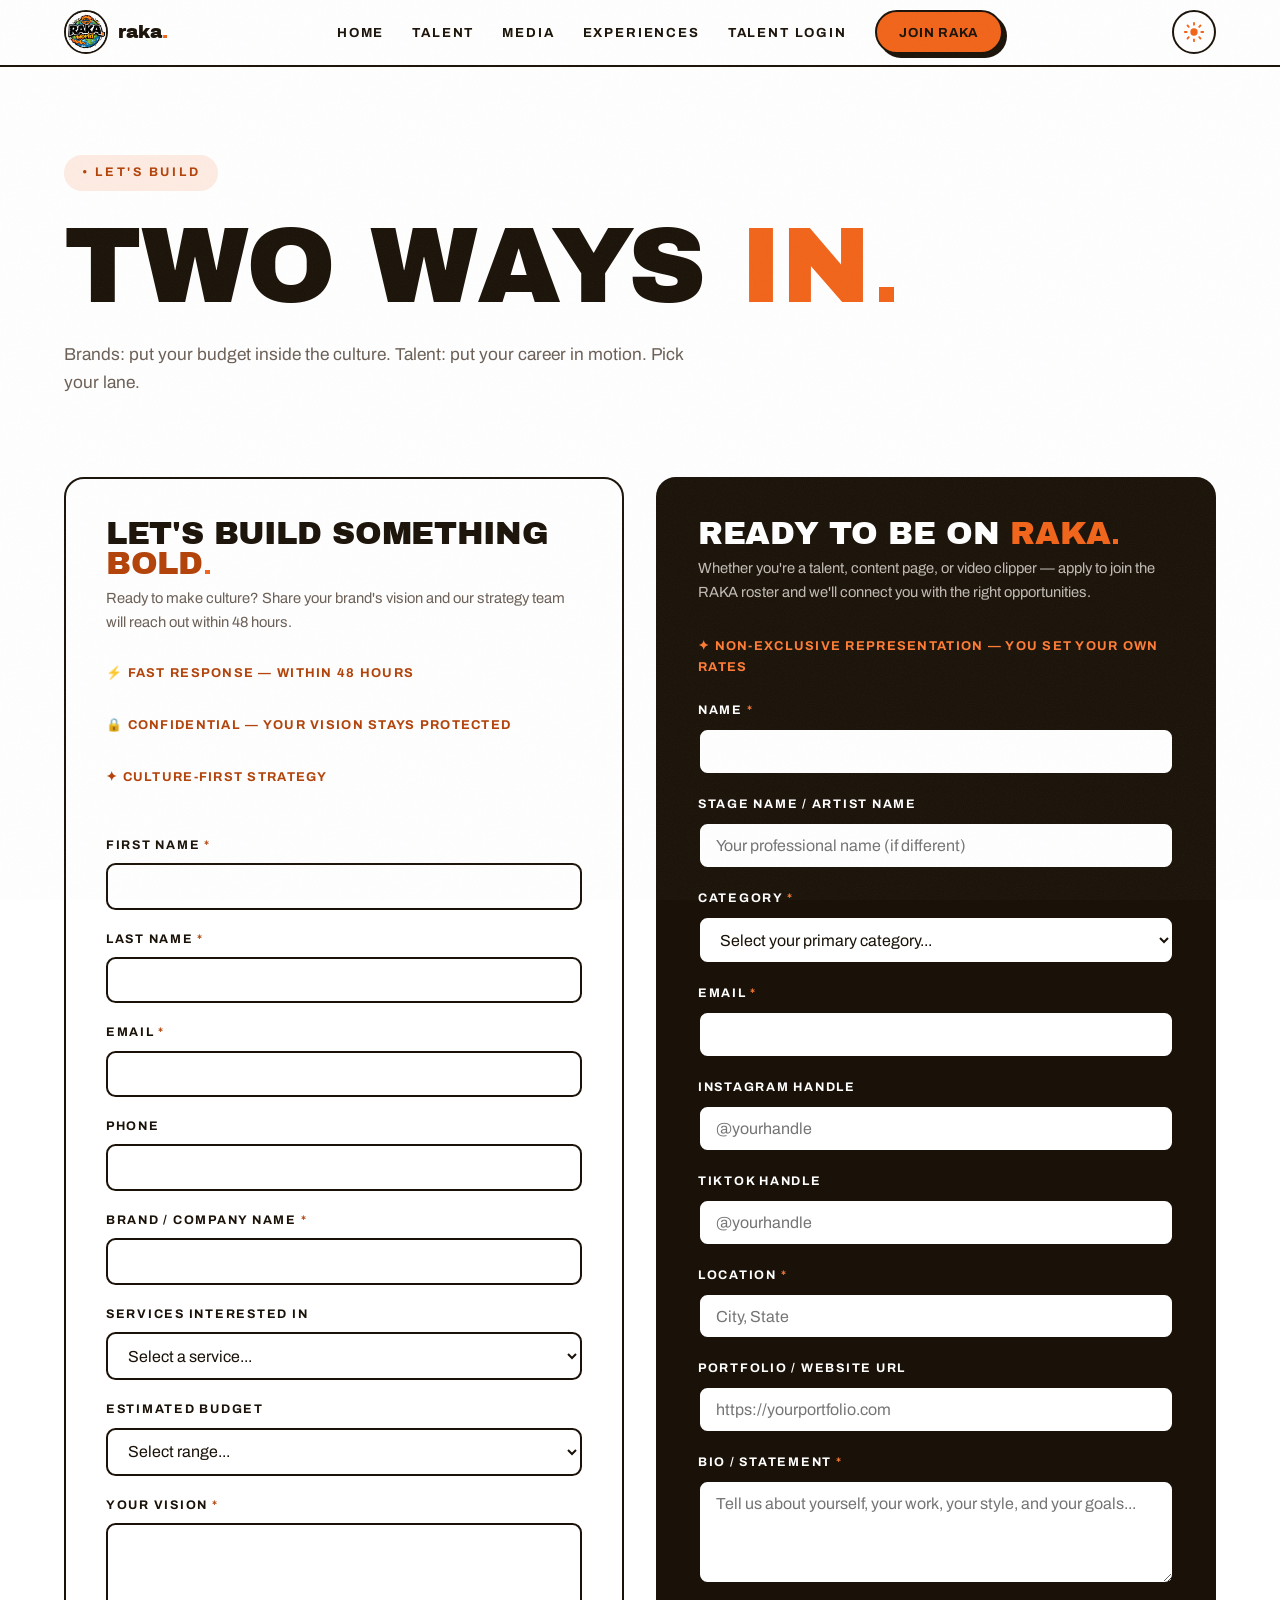
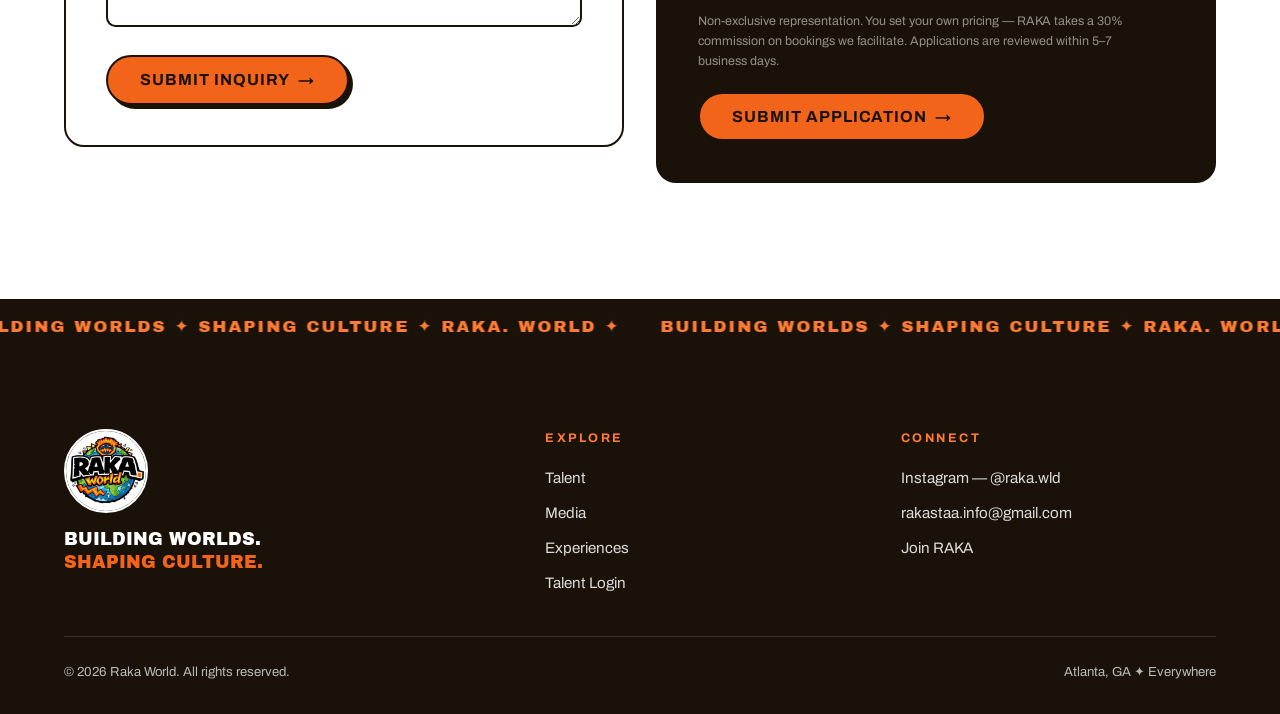
==== contact.html @ 1ecb555e "Raka World site — six pages, Enter gate, prototype content import, dark mode Culture-driven agency s" ====
<!DOCTYPE html>
<html lang="en">
<head>
  <meta charset="UTF-8">
  <meta name="viewport" content="width=device-width, initial-scale=1">
  <title>Contact / Join RAKA — Raka World</title>
  <meta name="description" content="Work with Raka World or join the talent roster. Brand inquiries answered within 48 hours.">
  <link rel="icon" type="image/jpeg" href="assets/raka-logo.jpg">
  <link rel="preconnect" href="https://fonts.googleapis.com">
  <link rel="preconnect" href="https://fonts.gstatic.com" crossorigin>
  <link href="https://fonts.googleapis.com/css2?family=Archivo+Black&family=Archivo:wght@400;500;700&display=swap" rel="stylesheet">
  <script>(function(){var t;try{t=localStorage.getItem('rakaTheme')}catch(e){}if(!t)t=window.matchMedia&&matchMedia('(prefers-color-scheme: dark)').matches?'dark':'light';document.documentElement.setAttribute('data-theme',t);})();</script>
  <link rel="stylesheet" href="css/styles.css?v=4">
</head>
<body class="entered">

  <header class="nav">
    <div class="container nav-inner">
      <a class="nav-logo" href="index.html" aria-label="Raka World home">
        <img src="assets/raka-logo.jpg" alt="">
        <span>raka<span class="accent">.</span></span>
      </a>
      <nav aria-label="Primary">
        <ul class="nav-links">
          <li><a href="index.html">Home</a></li>
          <li><a href="talent.html">Talent</a></li>
          <li><a href="media.html">Media</a></li>
          <li><a href="experiences.html">Experiences</a></li>
          <li><a href="login.html">Talent Login</a></li>
          <li><a class="btn" href="contact.html" aria-current="page">Join RAKA</a></li>
        </ul>
      </nav>
      <button class="theme-toggle" type="button" aria-label="Switch to dark mode">
        <span class="orbit" aria-hidden="true">
          <span class="sun"><svg viewBox="0 0 24 24" fill="none" stroke="currentColor" stroke-width="2" stroke-linecap="round"><circle cx="12" cy="12" r="4" fill="currentColor" stroke="none"/><path d="M12 2v2M12 20v2M4.93 4.93l1.41 1.41M17.66 17.66l1.41 1.41M2 12h2M20 12h2M4.93 19.07l1.41-1.41M17.66 6.34l1.41-1.41"/></svg></span>
          <span class="moon"><svg viewBox="0 0 24 24" fill="currentColor"><path d="M21 12.79A9 9 0 1 1 11.21 3 7 7 0 0 0 21 12.79z"/></svg></span>
        </span>
      </button>
      <button class="nav-toggle" type="button" aria-label="Open menu" aria-expanded="false">
        <span></span><span></span><span></span>
      </button>
    </div>
  </header>

  <div class="mobile-menu" aria-label="Mobile navigation">
    <button class="menu-close" type="button" aria-label="Close menu">✕</button>
    <a href="index.html">Home</a>
    <a href="talent.html">Talent</a>
    <a href="media.html">Media</a>
    <a href="experiences.html">Experiences</a>
    <a href="login.html">Talent Login</a>
    <a href="contact.html" class="accent" aria-current="page">Join RAKA →</a>
  </div>

  <main>
    <section class="page-hero">
      <div class="container">
        <span class="eyebrow">Let's Build</span>
        <h1>Two ways <span class="accent">in</span><span class="sq"></span></h1>
        <p>Brands: put your budget inside the culture. Talent: put your career in motion. Pick your lane.</p>
      </div>
    </section>

    <section class="section" style="padding-top:2rem">
      <div class="container form-lanes">

        <!-- ============ BRAND LANE ============ -->
        <div class="form-panel" id="brands">
          <h2>Let's build something <span class="accent-dark">bold</span><span class="sq"></span></h2>
          <p class="form-sub">Ready to make culture? Share your brand's vision and our strategy team will reach out within 48 hours.</p>
          <div style="display:flex; flex-wrap:wrap; gap:0.5rem 1.25rem; margin-bottom:1.5rem">
            <span class="promise">⚡ Fast Response — within 48 hours</span>
            <span class="promise">🔒 Confidential — your vision stays protected</span>
            <span class="promise">✦ Culture-First strategy</span>
          </div>

          <!-- PLACEHOLDER: replace YOUR_FORM_ID with the real Formspree form ID -->
          <form data-raka-form action="https://formspree.io/f/YOUR_FORM_ID" method="POST" aria-label="Brand inquiry">
            <input type="hidden" name="form-type" value="brand-inquiry">
            <div class="field">
              <label for="b-first">First Name <span class="req" aria-hidden="true">*</span></label>
              <input id="b-first" name="first-name" type="text" autocomplete="given-name" required>
              <span class="error-msg">First name is required.</span>
            </div>
            <div class="field">
              <label for="b-last">Last Name <span class="req" aria-hidden="true">*</span></label>
              <input id="b-last" name="last-name" type="text" autocomplete="family-name" required>
              <span class="error-msg">Last name is required.</span>
            </div>
            <div class="field">
              <label for="b-email">Email <span class="req" aria-hidden="true">*</span></label>
              <input id="b-email" name="email" type="email" autocomplete="email" required>
              <span class="error-msg">Enter a valid email address.</span>
            </div>
            <div class="field">
              <label for="b-phone">Phone</label>
              <input id="b-phone" name="phone" type="tel" autocomplete="tel">
            </div>
            <div class="field">
              <label for="b-company">Brand / Company Name <span class="req" aria-hidden="true">*</span></label>
              <input id="b-company" name="company" type="text" autocomplete="organization" required>
              <span class="error-msg">Company is required.</span>
            </div>
            <div class="field">
              <label for="b-service">Services Interested In</label>
              <select id="b-service" name="services">
                <option value="">Select a service...</option>
                <option>Marketing &amp; Brand Strategy</option>
                <option>Talent Partnerships</option>
                <option>Media &amp; Content Creation</option>
                <option>Experiential &amp; Live Events</option>
                <option>Full-Service Partnership</option>
              </select>
            </div>
            <div class="field">
              <label for="b-budget">Estimated Budget</label>
              <select id="b-budget" name="budget">
                <option value="">Select range...</option>
                <option>Under $10,000</option>
                <option>$10,000 – $25,000</option>
                <option>$25,000 – $50,000</option>
                <option>$50,000 – $100,000</option>
                <option>$100,000+</option>
              </select>
            </div>
            <div class="field">
              <label for="b-message">Your Vision <span class="req" aria-hidden="true">*</span></label>
              <textarea id="b-message" name="message" required></textarea>
              <span class="error-msg">Tell us a little about your vision.</span>
            </div>
            <p class="form-error" hidden style="color:#B3261E; font-size:0.85rem; margin-bottom:1rem">Something went wrong — please try again or email us directly.</p>
            <button class="btn" type="submit">Submit Inquiry <span class="arrow">→</span></button>
          </form>
          <div class="form-success" aria-live="polite">
            <div class="check">✓</div>
            <h3>Thank you<span class="sq"></span></h3>
            <p>We'll be in touch within 48 hours.</p>
          </div>
        </div>

        <!-- ============ TALENT LANE ============ -->
        <div class="form-panel dark-panel" id="talent">
          <h2>Ready to be on <span class="accent">RAKA</span><span class="sq"></span></h2>
          <p class="form-sub">Whether you're a talent, content page, or video clipper — apply to join the RAKA roster and we'll connect you with the right opportunities.</p>
          <span class="promise">✦ Non-exclusive representation — you set your own rates</span>

          <!-- PLACEHOLDER: replace YOUR_FORM_ID with the real Formspree form ID -->
          <form data-raka-form action="https://formspree.io/f/YOUR_FORM_ID" method="POST" aria-label="Talent application">
            <input type="hidden" name="form-type" value="talent-application">
            <div class="field">
              <label for="t-name">Name <span class="req" aria-hidden="true">*</span></label>
              <input id="t-name" name="name" type="text" autocomplete="name" required>
              <span class="error-msg">Your name is required.</span>
            </div>
            <div class="field">
              <label for="t-stage">Stage Name / Artist Name</label>
              <input id="t-stage" name="stage-name" type="text" placeholder="Your professional name (if different)">
            </div>
            <div class="field">
              <label for="t-category">Category <span class="req" aria-hidden="true">*</span></label>
              <select id="t-category" name="category" required>
                <option value="">Select your primary category...</option>
                <optgroup label="Talent">
                  <option>Model</option>
                  <option>Actor / Actress</option>
                  <option>DJ / Producer</option>
                  <option>Musical Artist</option>
                  <option>Influencer / Content Creator</option>
                  <option>Visual Artist — Painter</option>
                  <option>Visual Artist — Sculptor</option>
                  <option>Visual Artist — Other</option>
                  <option>Photographer</option>
                  <option>Videographer</option>
                  <option>Multi-Disciplinary</option>
                </optgroup>
                <optgroup label="Content Seeding">
                  <option>Content Page (Social Media Page)</option>
                  <option>Video Clipper</option>
                </optgroup>
              </select>
              <span class="error-msg">Pick a category.</span>
            </div>
            <div class="field">
              <label for="t-email">Email <span class="req" aria-hidden="true">*</span></label>
              <input id="t-email" name="email" type="email" autocomplete="email" required>
              <span class="error-msg">Enter a valid email address.</span>
            </div>
            <div class="field">
              <label for="t-instagram">Instagram Handle</label>
              <input id="t-instagram" name="instagram" type="text" placeholder="@yourhandle">
            </div>
            <div class="field">
              <label for="t-tiktok">TikTok Handle</label>
              <input id="t-tiktok" name="tiktok" type="text" placeholder="@yourhandle">
            </div>
            <div class="field">
              <label for="t-location">Location <span class="req" aria-hidden="true">*</span></label>
              <input id="t-location" name="location" type="text" placeholder="City, State" required>
              <span class="error-msg">Location is required.</span>
            </div>
            <div class="field">
              <label for="t-portfolio">Portfolio / Website URL</label>
              <input id="t-portfolio" name="portfolio" type="url" placeholder="https://yourportfolio.com">
            </div>
            <div class="field">
              <label for="t-message">Bio / Statement <span class="req" aria-hidden="true">*</span></label>
              <textarea id="t-message" name="message" placeholder="Tell us about yourself, your work, your style, and your goals..." required></textarea>
              <span class="error-msg">Give us a few lines about your work.</span>
            </div>
            <p style="font-size:0.78rem; color:rgba(250,246,240,0.55); margin-bottom:1.25rem">Non-exclusive representation. You set your own pricing — RAKA takes a 30% commission on bookings we facilitate. Applications are reviewed within 5–7 business days.</p>
            <p class="form-error" hidden style="color:#FF8A5B; font-size:0.85rem; margin-bottom:1rem">Something went wrong — please try again or DM us on Instagram.</p>
            <button class="btn" type="submit">Submit Application <span class="arrow">→</span></button>
          </form>
          <div class="form-success" aria-live="polite">
            <div class="check">✓</div>
            <h3>Application received<span class="sq"></span></h3>
            <p>Check your email for next steps within 5–7 business days.</p>
          </div>
        </div>

      </div>
    </section>

    <div class="marquee" aria-hidden="true">
      <div class="marquee-track">
        <span>Building Worlds ✦ Shaping Culture ✦ RAKA. World ✦</span>
      </div>
    </div>
  </main>

  <footer class="footer">
    <div class="container">
      <div class="footer-grid">
        <div class="footer-brand">
          <img src="assets/raka-logo.jpg" alt="Raka World logo">
          <div class="tagline">Building Worlds.<br><span class="accent">Shaping Culture.</span></div>
        </div>
        <div>
          <h4>Explore</h4>
          <ul>
            <li><a href="talent.html">Talent</a></li>
            <li><a href="media.html">Media</a></li>
            <li><a href="experiences.html">Experiences</a></li>
            <li><a href="login.html">Talent Login</a></li>
          </ul>
        </div>
        <div>
          <h4>Connect</h4>
          <ul>
            <li><a href="https://www.instagram.com/raka.wld/" target="_blank" rel="noopener">Instagram — @raka.wld</a></li>
            <li><a href="mailto:rakastaa.info@gmail.com">rakastaa.info@gmail.com</a></li>
            <li><a href="contact.html">Join RAKA</a></li>
          </ul>
        </div>
      </div>
      <div class="footer-bottom">
        <span>© 2026 Raka World. All rights reserved.</span>
        <span>Atlanta, GA ✦ Everywhere</span>
      </div>
    </div>
  </footer>

  <script src="js/main.js?v=4"></script>
</body>
</html>
---- css/styles.css ----
/* ============================================================
   RAKA WORLD — Global Stylesheet
   Cream base, near-black structure, hot orange accents.
   Display: Archivo Black · Body: Archivo
   ============================================================ */

:root {
  /* Palette matched to the RAKA prototype: white + orange + warm black */
  --cream: #FFFFFF;
  --cream-2: #FFF2E8;
  --surface: #FFF8F3;
  --ink: #1A1208;
  --ink-soft: #6B5F55;
  --orange: #F26419;
  --orange-hot: #FF7C35;
  --orange-text: #B34208; /* prototype primary-active — 4.5:1 on white */
  --white: #FFFFFF;
  --font-display: 'Archivo Black', 'Arial Black', sans-serif;
  --font-body: 'Archivo', 'Helvetica Neue', Arial, sans-serif;
  --shadow-hard: 0.4rem 0.4rem 0 var(--ink);
  --shadow-hard-sm: 0.25rem 0.25rem 0 var(--ink);
  --ease-punch: cubic-bezier(0.22, 1, 0.36, 1);
  --dur: 300ms;
  --dur-fast: 180ms;
  --container: 72rem;
}

* { margin: 0; padding: 0; box-sizing: border-box; }

html { scroll-behavior: smooth; }

body {
  font-family: var(--font-body);
  font-size: 1rem;
  line-height: 1.6;
  color: var(--ink);
  background: var(--cream);
  -webkit-font-smoothing: antialiased;
  overflow-x: hidden;
}

/* Film grain over everything, very quiet */
body::after {
  content: "";
  position: fixed;
  inset: 0;
  z-index: 9000;
  pointer-events: none;
  opacity: 0.05;
  background-image: url("data:image/svg+xml,%3Csvg xmlns='http://www.w3.org/2000/svg' width='160' height='160'%3E%3Cfilter id='n'%3E%3CfeTurbulence type='fractalNoise' baseFrequency='0.9' numOctaves='2'/%3E%3C/filter%3E%3Crect width='160' height='160' filter='url(%23n)'/%3E%3C/svg%3E");
}

img { max-width: 100%; display: block; }

a { color: inherit; }

::selection { background: var(--orange); color: var(--ink); }

:focus-visible {
  outline: 3px solid var(--orange);
  outline-offset: 3px;
}

/* ---------- Type ---------- */

h1, h2, h3, .display {
  font-family: var(--font-display);
  font-weight: 400;
  line-height: 0.95;
  letter-spacing: -0.01em;
  text-transform: uppercase;
}

h1 { font-size: clamp(2.75rem, 9vw, 6.75rem); }
h2 { font-size: clamp(2rem, 5.5vw, 4rem); }
h3 { font-size: clamp(1.15rem, 2.4vw, 1.6rem); line-height: 1.1; }

p { max-width: 62ch; }

.accent { color: var(--orange); }
.accent-dark { color: var(--orange-text); }

/* Orange square "period" — the punctuation motif from the logo */
.sq::after {
  content: "";
  display: inline-block;
  width: 0.14em;
  height: 0.14em;
  margin-left: 0.08em;
  background: var(--orange);
}

.eyebrow {
  display: inline-block;
  font-size: 0.78rem;
  font-weight: 700;
  letter-spacing: 0.22em;
  text-transform: uppercase;
  color: var(--orange-text);
  background: rgba(242, 100, 25, 0.12);
  border-radius: 999px;
  padding: 0.5rem 1.1rem;
  margin-bottom: 1.5rem;
}

.eyebrow::before { content: "• "; }

/* ---------- Layout ---------- */

.container {
  width: min(100% - 2.5rem, var(--container));
  margin-inline: auto;
}

.section { padding: clamp(4rem, 9vw, 7.5rem) 0; }

.section-head { margin-bottom: clamp(2.5rem, 5vw, 4rem); }

.section-head .kicker {
  font-size: 0.78rem;
  font-weight: 700;
  letter-spacing: 0.22em;
  text-transform: uppercase;
  color: var(--orange-text);
  display: block;
  margin-bottom: 0.75rem;
}

.dark {
  background: var(--ink);
  color: var(--cream);
}

.dark .section-head .kicker { color: var(--orange-hot); }

/* ---------- Buttons ---------- */

.btn {
  display: inline-flex;
  align-items: center;
  gap: 0.5rem;
  font-family: var(--font-body);
  font-weight: 700;
  font-size: 1rem;
  text-transform: uppercase;
  letter-spacing: 0.06em;
  text-decoration: none;
  cursor: pointer;
  border: 2px solid var(--ink);
  border-radius: 999px;
  padding: 0.9rem 2rem;
  background: var(--orange);
  color: var(--ink);
  box-shadow: var(--shadow-hard-sm);
  transition: transform var(--dur-fast) var(--ease-punch), box-shadow var(--dur-fast) var(--ease-punch), background var(--dur-fast);
  min-height: 44px;
}

.btn:hover { background: var(--orange-hot); }

.btn:active {
  transform: translate(0.25rem, 0.25rem);
  box-shadow: 0 0 0 var(--ink);
}

.btn .arrow { transition: transform var(--dur-fast) var(--ease-punch); }
.btn:hover .arrow { transform: translateX(0.3rem); }

.btn--ghost {
  background: transparent;
  color: var(--ink);
}

.btn--ghost:hover { background: var(--ink); color: var(--cream); }

.dark .btn--ghost { border-color: var(--cream); color: var(--cream); box-shadow: 0.25rem 0.25rem 0 var(--orange); }
.dark .btn--ghost:hover { background: var(--cream); color: var(--ink); }

/* ---------- Nav ---------- */

.nav {
  position: sticky;
  top: 0;
  z-index: 500;
  background: rgba(255, 255, 255, 0.92);
  backdrop-filter: blur(8px);
  border-bottom: 2px solid var(--ink);
}

.nav-inner {
  display: flex;
  align-items: center;
  justify-content: space-between;
  gap: 1rem;
  padding: 0.65rem 0;
}

.nav-logo { display: flex; align-items: center; gap: 0.6rem; text-decoration: none; }

.nav-logo img {
  width: 44px;
  height: 44px;
  border-radius: 50%;
  border: 2px solid var(--ink);
  object-fit: cover;
}

.nav-logo span {
  font-family: var(--font-display);
  font-size: 1.15rem;
  text-transform: lowercase;
}

.nav-links {
  display: flex;
  align-items: center;
  gap: 1.75rem;
  list-style: none;
}

.nav-links a:not(.btn) {
  font-size: 0.82rem;
  font-weight: 700;
  letter-spacing: 0.14em;
  text-transform: uppercase;
  text-decoration: none;
  position: relative;
  padding: 0.4rem 0;
  white-space: nowrap;
}

.nav-links a:not(.btn)::after {
  content: "";
  position: absolute;
  left: 0;
  bottom: 0;
  height: 3px;
  width: 100%;
  background: var(--orange);
  transform: scaleX(0);
  transform-origin: left;
  transition: transform var(--dur-fast) var(--ease-punch);
}

.nav-links a:not(.btn):hover::after,
.nav-links a.active::after { transform: scaleX(1); }

.nav-links .btn { padding: 0.55rem 1.4rem; font-size: 0.82rem; }

.nav-toggle {
  display: none;
  background: none;
  border: 2px solid var(--ink);
  border-radius: 0.5rem;
  width: 44px;
  height: 44px;
  cursor: pointer;
  flex-direction: column;
  align-items: center;
  justify-content: center;
  gap: 5px;
}

.nav-toggle span {
  display: block;
  width: 20px;
  height: 3px;
  background: var(--ink);
  transition: transform var(--dur-fast), opacity var(--dur-fast);
}

/* Mobile menu overlay */
.mobile-menu {
  position: fixed;
  inset: 0;
  z-index: 800;
  background: var(--ink);
  color: var(--cream);
  display: flex;
  flex-direction: column;
  justify-content: center;
  padding: 2rem;
  transform: translateY(-100%);
  transition: transform 380ms var(--ease-punch);
  visibility: hidden;
}

.mobile-menu.open { transform: translateY(0); visibility: visible; }

.mobile-menu a {
  font-family: var(--font-display);
  font-size: clamp(2rem, 9vw, 3.2rem);
  text-transform: uppercase;
  text-decoration: none;
  padding: 0.45rem 0;
  line-height: 1;
}

.mobile-menu a:hover, .mobile-menu a.active { color: var(--orange-hot); }

.mobile-menu .menu-close {
  position: absolute;
  top: 1.25rem;
  right: 1.25rem;
  background: none;
  border: 2px solid var(--cream);
  color: var(--cream);
  border-radius: 999px;
  width: 44px;
  height: 44px;
  font-size: 1.2rem;
  cursor: pointer;
}

/* ---------- Marquee ---------- */

.marquee {
  overflow: hidden;
  background: var(--ink);
  color: var(--orange-hot);
  border-top: 2px solid var(--ink);
  border-bottom: 2px solid var(--ink);
  padding: 0.85rem 0;
  white-space: nowrap;
}

.marquee--orange { background: var(--orange); color: var(--ink); }

.marquee-track {
  display: inline-flex;
  gap: 2.5rem;
  will-change: transform;
}

.marquee-track span {
  font-family: var(--font-display);
  font-size: 1.05rem;
  letter-spacing: 0.12em;
  text-transform: uppercase;
}

/* ---------- Hero ---------- */

.hero { padding: clamp(3.5rem, 8vw, 6.5rem) 0 clamp(3rem, 7vw, 5.5rem); position: relative; }

.hero-grid {
  display: grid;
  grid-template-columns: 1.35fr 1fr;
  gap: clamp(2rem, 5vw, 4rem);
  align-items: center;
}

.hero h1 span { display: block; }

.hero-copy p {
  margin: 1.75rem 0 2.25rem;
  font-size: 1.1rem;
  color: var(--ink-soft);
}

.hero-ctas { display: flex; flex-wrap: wrap; gap: 1rem; }

.hero-art { position: relative; display: flex; justify-content: center; }

.hero-art img {
  width: min(100%, 26rem);
  border-radius: 50%;
  border: 3px solid var(--ink);
  box-shadow: var(--shadow-hard);
  transform: rotate(-3deg);
  transition: transform 400ms var(--ease-punch);
}

.hero-art img:hover { transform: rotate(0deg) scale(1.02); }

/* Sparkle accents */
.spark {
  position: absolute;
  width: 22px;
  height: 22px;
  pointer-events: none;
  animation: twinkle 2.6s ease-in-out infinite;
}

.spark svg { width: 100%; height: 100%; fill: var(--orange); }

.spark:nth-child(2) { animation-delay: 0.9s; }
.spark:nth-child(3) { animation-delay: 1.7s; }

@keyframes twinkle {
  0%, 100% { opacity: 0.25; transform: scale(0.85); }
  50% { opacity: 1; transform: scale(1.1); }
}

/* ---------- Reveal on scroll ---------- */

.reveal {
  opacity: 0;
  transform: translateY(26px);
  transition: opacity 380ms var(--ease-punch), transform 380ms var(--ease-punch);
}

.reveal.in { opacity: 1; transform: translateY(0); }

.reveal-stagger > * {
  opacity: 0;
  transform: translateY(26px);
  transition: opacity 380ms var(--ease-punch), transform 380ms var(--ease-punch);
}

.reveal-stagger.in > * { opacity: 1; transform: translateY(0); }

.reveal-stagger.in > *:nth-child(2) { transition-delay: 60ms; }
.reveal-stagger.in > *:nth-child(3) { transition-delay: 120ms; }
.reveal-stagger.in > *:nth-child(4) { transition-delay: 180ms; }
.reveal-stagger.in > *:nth-child(5) { transition-delay: 240ms; }
.reveal-stagger.in > *:nth-child(6) { transition-delay: 300ms; }

/* ---------- Who we are / stat ---------- */

.split {
  display: grid;
  grid-template-columns: 1.2fr 1fr;
  gap: clamp(2rem, 5vw, 4.5rem);
  align-items: center;
}

.stat-big {
  font-family: var(--font-display);
  font-size: clamp(3.5rem, 9vw, 6.5rem);
  line-height: 1;
  color: var(--orange-text);
}

.stat-label {
  font-size: 0.82rem;
  font-weight: 700;
  letter-spacing: 0.2em;
  text-transform: uppercase;
  margin-top: 0.5rem;
  color: var(--ink-soft);
}

/* ---------- Pillar cards ---------- */

.pillars {
  display: grid;
  grid-template-columns: repeat(auto-fit, minmax(15rem, 1fr));
  gap: 1.5rem;
}

.card {
  background: var(--white);
  border: 2px solid var(--ink);
  border-radius: 1rem;
  padding: 2rem 1.75rem;
  text-decoration: none;
  display: flex;
  flex-direction: column;
  gap: 0.9rem;
  transition: transform var(--dur-fast) var(--ease-punch), box-shadow var(--dur-fast) var(--ease-punch);
  cursor: pointer;
}

.card:hover {
  transform: rotate(-1.2deg) translateY(-4px);
  box-shadow: var(--shadow-hard);
}

.card .card-num {
  font-family: var(--font-display);
  font-size: 0.85rem;
  color: var(--orange-text);
  letter-spacing: 0.15em;
}

.card p { font-size: 0.95rem; color: var(--ink-soft); }

.card .card-link {
  margin-top: auto;
  font-weight: 700;
  font-size: 0.82rem;
  letter-spacing: 0.14em;
  text-transform: uppercase;
  color: var(--orange-text);
}

/* ---------- Media wall (dark) ---------- */

.media-wall {
  display: grid;
  grid-template-columns: repeat(4, 1fr);
  gap: 1rem;
}

.ph {
  position: relative;
  overflow: hidden;
  border-radius: 0.75rem;
  border: 2px solid var(--ink);
  aspect-ratio: 4 / 5;
  display: flex;
  align-items: flex-end;
  padding: 1rem;
  background:
    radial-gradient(ellipse at 30% 20%, rgba(255, 107, 26, 0.85), transparent 60%),
    linear-gradient(160deg, #2b1305 0%, #111111 70%);
  color: #F5EFE6; /* art is always dark — keep label light in both themes */
  text-decoration: none;
}

.ph::before {
  content: "✦";
  position: absolute;
  top: 0.75rem;
  right: 0.9rem;
  color: var(--orange-hot);
  font-size: 1.1rem;
  opacity: 0.9;
}

.ph .ph-label {
  font-family: var(--font-display);
  font-size: 0.8rem;
  letter-spacing: 0.1em;
  text-transform: uppercase;
  line-height: 1.3;
}

.ph .ph-big {
  position: absolute;
  inset: 0;
  display: flex;
  align-items: center;
  justify-content: center;
  font-family: var(--font-display);
  font-size: clamp(2.5rem, 6vw, 4rem);
  color: rgba(250, 246, 240, 0.12);
  text-transform: uppercase;
  pointer-events: none;
}

.media-wall .ph:nth-child(even) {
  background:
    radial-gradient(ellipse at 70% 80%, rgba(242, 100, 25, 0.7), transparent 55%),
    linear-gradient(200deg, #1a0d03 0%, #111111 60%);
}

.dark .ph { border-color: var(--cream-2); }

/* ---------- Partners strip ---------- */

.partners {
  display: flex;
  flex-wrap: wrap;
  align-items: center;
  justify-content: center;
  gap: clamp(1.75rem, 4vw, 3.5rem);
}

.partners img {
  height: 44px;
  width: auto;
  object-fit: contain;
  filter: grayscale(1) contrast(0.85);
  opacity: 0.75;
  transition: filter var(--dur-fast), opacity var(--dur-fast);
}

.partners img:hover { filter: grayscale(0); opacity: 1; }

/* ---------- Founder ---------- */

.founder {
  display: grid;
  grid-template-columns: auto 1fr;
  gap: 2rem;
  align-items: center;
  background: var(--white);
  border: 2px solid var(--ink);
  border-radius: 1.25rem;
  padding: clamp(1.5rem, 4vw, 2.75rem);
  box-shadow: var(--shadow-hard);
}

.founder-photo {
  width: 120px;
  height: 120px;
  border-radius: 50%;
  border: 3px solid var(--orange);
  background:
    radial-gradient(ellipse at 35% 30%, rgba(255, 107, 26, 0.9), transparent 65%),
    #111;
  display: flex;
  align-items: center;
  justify-content: center;
  font-family: var(--font-display);
  color: var(--cream);
  font-size: 1.6rem;
}

.founder h3 { margin-bottom: 0.35rem; }

.founder .founder-role {
  font-size: 0.8rem;
  font-weight: 700;
  letter-spacing: 0.16em;
  text-transform: uppercase;
  color: var(--orange-text);
  margin-bottom: 0.75rem;
}

.founder p { font-size: 0.98rem; color: var(--ink-soft); }

/* ---------- CTA split ---------- */

.cta-split {
  display: grid;
  grid-template-columns: 1fr 1fr;
  gap: 1.5rem;
}

.cta-panel {
  border: 2px solid var(--ink);
  border-radius: 1.25rem;
  padding: clamp(2rem, 5vw, 3.25rem);
  display: flex;
  flex-direction: column;
  gap: 1.25rem;
  align-items: flex-start;
}

.cta-panel.orange { background: var(--orange); }
.cta-panel.black { background: var(--ink); color: var(--cream); }

.cta-panel h3 { font-size: clamp(1.6rem, 3.5vw, 2.4rem); }

.cta-panel p { font-size: 0.98rem; }

.cta-panel .btn { background: var(--cream); }
.cta-panel.black .btn { background: var(--orange); box-shadow: 0.25rem 0.25rem 0 var(--cream); }
.cta-panel.black .btn:active { box-shadow: 0 0 0 var(--cream); }

/* ---------- Bolt divider ---------- */

.bolt-divider {
  display: flex;
  justify-content: center;
  padding: 0.5rem 0;
  overflow: hidden;
}

.bolt-divider svg { width: min(320px, 60vw); height: auto; }

.bolt-path {
  fill: none;
  stroke: var(--orange);
  stroke-width: 6;
  stroke-linejoin: round;
  stroke-linecap: round;
}

/* ---------- Footer ---------- */

.footer {
  background: var(--ink);
  color: var(--cream);
  padding: clamp(3rem, 6vw, 4.5rem) 0 2rem;
}

.footer-grid {
  display: grid;
  grid-template-columns: 1.4fr 1fr 1fr;
  gap: 2.5rem;
  margin-bottom: 2.5rem;
}

.footer-brand img {
  width: 84px;
  height: 84px;
  border-radius: 50%;
  border: 2px solid var(--cream);
  margin-bottom: 1rem;
}

.footer-brand .tagline {
  font-family: var(--font-display);
  text-transform: uppercase;
  font-size: 1.1rem;
  line-height: 1.3;
}

.footer h4 {
  font-size: 0.78rem;
  font-weight: 700;
  letter-spacing: 0.2em;
  text-transform: uppercase;
  color: var(--orange-hot);
  margin-bottom: 1rem;
}

.footer ul { list-style: none; display: flex; flex-direction: column; gap: 0.6rem; }

.footer a { text-decoration: none; font-size: 0.95rem; opacity: 0.85; }
.footer a:hover { opacity: 1; color: var(--orange-hot); }

.footer-bottom {
  border-top: 1px solid rgba(250, 246, 240, 0.2);
  padding-top: 1.5rem;
  display: flex;
  flex-wrap: wrap;
  justify-content: space-between;
  gap: 1rem;
  font-size: 0.82rem;
  opacity: 0.7;
}

/* ---------- Page hero (inner pages) ---------- */

.page-hero { padding: clamp(3.5rem, 7vw, 5.5rem) 0 clamp(2rem, 4vw, 3rem); }

.page-hero p { margin-top: 1.5rem; font-size: 1.08rem; color: var(--ink-soft); }

/* ---------- Talent ---------- */

.filters {
  display: flex;
  flex-wrap: wrap;
  gap: 0.6rem;
  margin-bottom: 2.5rem;
}

.filter-btn {
  font-family: var(--font-body);
  font-weight: 700;
  font-size: 0.8rem;
  letter-spacing: 0.1em;
  text-transform: uppercase;
  border: 2px solid var(--ink);
  border-radius: 999px;
  background: transparent;
  padding: 0.55rem 1.2rem;
  cursor: pointer;
  transition: background var(--dur-fast), color var(--dur-fast);
  min-height: 44px;
}

.filter-btn:hover { background: var(--cream-2); }

.filter-btn.active { background: var(--ink); color: var(--cream); }

.talent-grid {
  display: grid;
  grid-template-columns: repeat(auto-fill, minmax(14rem, 1fr));
  gap: 1.5rem;
}

.talent-card {
  border: 2px solid var(--ink);
  border-radius: 1rem;
  overflow: hidden;
  background: var(--white);
  transition: transform var(--dur-fast) var(--ease-punch), box-shadow var(--dur-fast) var(--ease-punch);
}

.talent-card:hover { transform: rotate(-1.2deg) translateY(-4px); box-shadow: var(--shadow-hard); }

.talent-card .ph { border: none; border-bottom: 2px solid var(--ink); border-radius: 0; aspect-ratio: 3 / 4; }

.talent-card .talent-meta { padding: 1rem 1.25rem 1.25rem; }

.talent-card .talent-meta strong { font-family: var(--font-display); font-size: 0.95rem; text-transform: uppercase; display: block; }

.talent-card .talent-meta span {
  display: inline-block;
  margin-top: 0.45rem;
  font-size: 0.72rem;
  font-weight: 700;
  letter-spacing: 0.12em;
  text-transform: uppercase;
  color: var(--orange-text);
  background: rgba(242, 100, 25, 0.12);
  padding: 0.25rem 0.7rem;
  border-radius: 999px;
}

.talent-card.hidden { display: none; }

/* Gradient art panels — each talent gets their own color, per the prototype */
.talent-art {
  aspect-ratio: 3 / 4;
  position: relative;
  display: flex;
  align-items: flex-end;
  padding: 1rem;
  border-bottom: 2px solid var(--ink);
  overflow: hidden;
}

.talent-art .talent-initials {
  position: absolute;
  inset: 0;
  display: flex;
  align-items: center;
  justify-content: center;
  font-family: var(--font-display);
  font-size: clamp(1.8rem, 4vw, 2.6rem);
  color: rgba(255, 255, 255, 0.28);
  letter-spacing: -0.02em;
  text-transform: uppercase;
  text-align: center;
  padding: 0 0.5rem;
}

.talent-art::after {
  content: "✦";
  position: absolute;
  top: 0.7rem;
  right: 0.85rem;
  color: rgba(255, 255, 255, 0.45);
  font-size: 1rem;
}

.tags { display: flex; flex-wrap: wrap; gap: 0.35rem; margin-top: 0.6rem; }

.tags .tag {
  font-size: 0.68rem;
  font-weight: 700;
  letter-spacing: 0.06em;
  text-transform: uppercase;
  color: var(--ink-soft);
  background: var(--surface);
  border: 1px solid var(--cream-2);
  padding: 0.2rem 0.6rem;
  border-radius: 999px;
}

/* Quote block (Who We Are) */
.brand-quote {
  border-left: 4px solid var(--orange);
  padding-left: 1.25rem;
  margin-top: 1.75rem;
  font-family: var(--font-display);
  font-size: clamp(1.05rem, 2vw, 1.35rem);
  line-height: 1.35;
  text-transform: uppercase;
}

.brand-quote cite {
  display: block;
  font-family: var(--font-body);
  font-style: normal;
  font-size: 0.78rem;
  font-weight: 700;
  letter-spacing: 0.18em;
  color: var(--orange-text);
  margin-top: 0.6rem;
}

/* Signature experience cards */
.event-card {
  border: 2px solid var(--ink);
  border-radius: 1rem;
  overflow: hidden;
  background: var(--white);
  display: flex;
  flex-direction: column;
  transform: rotate(var(--tilt, -1deg));
  transition: transform 260ms var(--ease-punch), box-shadow 260ms var(--ease-punch);
}

.event-card:nth-child(even) { --tilt: 1deg; }

.event-card:hover { transform: rotate(0deg) translateY(-5px); box-shadow: var(--shadow-hard); }

.event-art {
  aspect-ratio: 16 / 10;
  position: relative;
  display: flex;
  align-items: center;
  justify-content: center;
  border-bottom: 2px solid var(--ink);
  padding: 1rem;
}

.event-art .event-art-title {
  font-family: var(--font-display);
  font-size: clamp(1.8rem, 4.5vw, 2.8rem);
  line-height: 0.95;
  color: rgba(255, 255, 255, 0.92);
  text-transform: uppercase;
  text-align: center;
  text-shadow: 0.18rem 0.18rem 0 rgba(0, 0, 0, 0.35);
}

.event-art .event-art-sub {
  position: absolute;
  bottom: 0.85rem;
  left: 0;
  right: 0;
  text-align: center;
  font-size: 0.7rem;
  font-weight: 700;
  letter-spacing: 0.2em;
  text-transform: uppercase;
  color: rgba(255, 255, 255, 0.75);
}

.event-body { padding: 1.5rem 1.6rem 1.75rem; display: flex; flex-direction: column; gap: 0.65rem; flex: 1; }

.event-body .event-kicker {
  font-size: 0.72rem;
  font-weight: 700;
  letter-spacing: 0.16em;
  text-transform: uppercase;
  color: var(--orange-text);
}

.event-body h3 { font-size: 1.2rem; }

.event-body .event-meta { font-size: 0.85rem; font-weight: 700; color: var(--ink-soft); }

.event-body p { font-size: 0.92rem; color: var(--ink-soft); }

.event-body .event-link {
  margin-top: auto;
  padding-top: 0.75rem;
  font-weight: 700;
  font-size: 0.8rem;
  letter-spacing: 0.12em;
  text-transform: uppercase;
  color: var(--orange-text);
  text-decoration: none;
}

.event-body .event-link:hover { color: var(--orange); }

.events-grid {
  display: grid;
  grid-template-columns: repeat(auto-fit, minmax(19rem, 1fr));
  gap: 2rem;
}

/* Tinted section (prototype surface-2) */
.section--tint { background: var(--surface); }

/* Coming-soon block (Media) */
.coming-soon {
  text-align: center;
  max-width: 36rem;
  margin: 0 auto;
  padding: clamp(3rem, 8vw, 5rem) 0;
}

.coming-soon .cs-icon {
  width: 76px;
  height: 76px;
  margin: 0 auto 1.75rem;
  border-radius: 1.25rem;
  background: var(--cream-2);
  border: 2px solid var(--ink);
  display: flex;
  align-items: center;
  justify-content: center;
  font-size: 1.9rem;
  transform: rotate(-3deg);
}

.coming-soon p { margin: 1.25rem auto 2rem; color: var(--ink-soft); }

.recruit-banner {
  margin-top: 3rem;
  background: var(--orange);
  border: 2px solid var(--ink);
  border-radius: 1.25rem;
  padding: clamp(2rem, 5vw, 3rem);
  display: flex;
  flex-wrap: wrap;
  align-items: center;
  justify-content: space-between;
  gap: 1.5rem;
  box-shadow: var(--shadow-hard);
}

.recruit-banner h3 { font-size: clamp(1.5rem, 3.5vw, 2.2rem); }

.recruit-banner .btn { background: var(--cream); }

/* ---------- Media page ---------- */

.editorial-grid {
  display: grid;
  grid-template-columns: repeat(6, 1fr);
  gap: 1.5rem;
}

.article-card {
  border: 2px solid var(--ink);
  border-radius: 1rem;
  overflow: hidden;
  background: var(--white);
  text-decoration: none;
  display: flex;
  flex-direction: column;
  transition: transform var(--dur-fast) var(--ease-punch), box-shadow var(--dur-fast) var(--ease-punch);
}

.article-card:hover { transform: rotate(-0.8deg) translateY(-4px); box-shadow: var(--shadow-hard); }

.article-card .ph { border: none; border-bottom: 2px solid var(--ink); border-radius: 0; aspect-ratio: 16 / 10; }

.article-card .article-body { padding: 1.25rem 1.4rem 1.5rem; display: flex; flex-direction: column; gap: 0.6rem; }

.article-card .article-tag {
  font-size: 0.7rem;
  font-weight: 700;
  letter-spacing: 0.16em;
  text-transform: uppercase;
  color: var(--orange-text);
}

.article-card h3 { font-size: 1.15rem; }

.article-card p { font-size: 0.92rem; color: var(--ink-soft); }

.article-card.feature { grid-column: span 4; }
.article-card.half { grid-column: span 3; }
.article-card.third { grid-column: span 2; }

.pull-quote {
  grid-column: span 2;
  border: 2px solid var(--ink);
  border-radius: 1rem;
  background: var(--ink);
  color: var(--cream);
  padding: 2rem 1.75rem;
  display: flex;
  flex-direction: column;
  justify-content: center;
  gap: 1rem;
}

.pull-quote blockquote {
  font-family: var(--font-display);
  font-size: clamp(1.2rem, 2.5vw, 1.6rem);
  line-height: 1.25;
  text-transform: uppercase;
}

.pull-quote cite { font-style: normal; font-size: 0.82rem; letter-spacing: 0.14em; text-transform: uppercase; color: var(--orange-hot); }

/* ---------- Experiences ---------- */

.poster-wall {
  display: grid;
  grid-template-columns: repeat(auto-fill, minmax(16rem, 1fr));
  gap: 2rem;
}

.poster {
  border: 2px solid var(--ink);
  border-radius: 0.75rem;
  overflow: hidden;
  background: var(--white);
  transform: rotate(var(--tilt, -1.5deg));
  transition: transform 260ms var(--ease-punch), box-shadow 260ms var(--ease-punch);
  text-decoration: none;
  display: flex;
  flex-direction: column;
}

.poster:nth-child(even) { --tilt: 1.5deg; }
.poster:nth-child(3n) { --tilt: -0.8deg; }

.poster:hover { transform: rotate(0deg) translateY(-5px); box-shadow: var(--shadow-hard); }

.poster .ph { border: none; border-bottom: 2px solid var(--ink); border-radius: 0; aspect-ratio: 3 / 4; }

.poster .poster-meta { padding: 1.1rem 1.25rem 1.35rem; }

.poster .poster-date {
  font-size: 0.72rem;
  font-weight: 700;
  letter-spacing: 0.16em;
  text-transform: uppercase;
  color: var(--orange-text);
  display: block;
  margin-bottom: 0.4rem;
}

.poster h3 { font-size: 1.1rem; }

.poster .poster-loc { font-size: 0.88rem; color: var(--ink-soft); margin-top: 0.35rem; }

/* ---------- Login ---------- */

.login-wrap {
  min-height: 70vh;
  display: flex;
  align-items: center;
  justify-content: center;
  padding: 3rem 0;
}

.login-card {
  width: min(100%, 26rem);
  background: var(--white);
  border: 2px solid var(--ink);
  border-radius: 1.25rem;
  padding: clamp(2rem, 5vw, 2.75rem);
  box-shadow: var(--shadow-hard);
}

.login-card h1 { font-size: clamp(1.8rem, 5vw, 2.4rem); margin-bottom: 0.5rem; }

.login-card > p { font-size: 0.95rem; color: var(--ink-soft); margin-bottom: 1.75rem; }

/* ---------- Forms ---------- */

.form-lanes {
  display: grid;
  grid-template-columns: 1fr 1fr;
  gap: 2rem;
  align-items: start;
}

.form-panel {
  background: var(--white);
  border: 2px solid var(--ink);
  border-radius: 1.25rem;
  padding: clamp(1.75rem, 4vw, 2.5rem);
}

.form-panel.dark-panel { background: var(--ink); color: var(--cream); }

.form-panel h2 { font-size: clamp(1.5rem, 3vw, 2rem); margin-bottom: 0.5rem; }

.form-panel .form-sub { font-size: 0.92rem; color: var(--ink-soft); margin-bottom: 1.75rem; }

.form-panel.dark-panel .form-sub { color: rgba(250, 246, 240, 0.75); }

.field { margin-bottom: 1.25rem; }

.field label {
  display: block;
  font-size: 0.78rem;
  font-weight: 700;
  letter-spacing: 0.14em;
  text-transform: uppercase;
  margin-bottom: 0.45rem;
}

.field .req { color: var(--orange-text); }
.dark-panel .field .req { color: var(--orange-hot); }

.field input,
.field select,
.field textarea {
  width: 100%;
  font-family: var(--font-body);
  font-size: 1rem;
  padding: 0.8rem 1rem;
  border: 2px solid var(--ink);
  border-radius: 0.6rem;
  background: var(--cream);
  color: var(--ink);
  min-height: 44px;
}

.field textarea { resize: vertical; min-height: 6.5rem; }

.field input:focus, .field select:focus, .field textarea:focus {
  outline: 3px solid var(--orange);
  outline-offset: 1px;
}

.field .error-msg {
  display: none;
  color: #B3261E;
  font-size: 0.82rem;
  margin-top: 0.35rem;
}

.field.invalid input, .field.invalid select, .field.invalid textarea { border-color: #B3261E; }
.field.invalid .error-msg { display: block; }

.form-success {
  display: none;
  text-align: center;
  padding: 2.5rem 1rem;
}

.form-success .check {
  width: 64px;
  height: 64px;
  margin: 0 auto 1.25rem;
  border-radius: 50%;
  background: var(--orange);
  border: 2px solid var(--ink);
  display: flex;
  align-items: center;
  justify-content: center;
  font-size: 1.75rem;
  color: var(--ink);
}

.form-success h3 { margin-bottom: 0.5rem; }

.form-success p { font-size: 0.95rem; margin: 0 auto; }

form.sent { display: none; }
form.sent + .form-success { display: block; }

.promise {
  display: inline-flex;
  align-items: center;
  gap: 0.5rem;
  font-size: 0.8rem;
  font-weight: 700;
  letter-spacing: 0.1em;
  text-transform: uppercase;
  color: var(--orange-text);
  margin-bottom: 1.5rem;
}

.dark-panel .promise { color: var(--orange-hot); }

/* ---------- Enter gate ---------- */

/* The gate is always night — literal colors so themes can't touch it */
#gate {
  position: fixed;
  inset: 0;
  z-index: 10000;
  color: #F5EFE6;
  overflow: hidden;
}

#gate .gate-panel {
  position: absolute;
  inset: 0;
  background: #131009;
  transition: transform 520ms cubic-bezier(0.7, 0, 0.3, 1);
}

#gate .gate-panel.left { clip-path: polygon(0 0, 54% 0, 46% 18%, 55% 38%, 45% 60%, 53% 79%, 47% 100%, 0 100%); }
#gate .gate-panel.right { clip-path: polygon(53.6% 0, 100% 0, 100% 100%, 46.6% 100%, 52.6% 79%, 44.6% 60%, 54.6% 38%, 45.6% 18%); }

#gate.open .gate-panel.left { transform: translateX(-104%); }
#gate.open .gate-panel.right { transform: translateX(104%); }

#gate .gate-content {
  position: absolute;
  inset: 0;
  display: flex;
  flex-direction: column;
  align-items: center;
  justify-content: center;
  gap: 1.4rem;
  padding: 2rem;
  text-align: center;
  transition: opacity 260ms ease;
  z-index: 2;
}

#gate.open .gate-content { opacity: 0; pointer-events: none; }

/* 1. sweep line */
.gate-sweep {
  position: absolute;
  top: 0;
  left: 0;
  height: 3px;
  width: 100%;
  background: var(--orange-hot);
  transform: scaleX(0);
  transform-origin: left;
  animation: sweep 650ms var(--ease-punch) forwards;
}

@keyframes sweep {
  to { transform: scaleX(1); }
}

/* 2. logo sticker slap */
.gate-logo {
  width: min(38vw, 200px);
  border-radius: 50%;
  border: 3px solid #F5EFE6;
  opacity: 0;
  transform: scale(1.7) rotate(-9deg);
  animation: slap 340ms var(--ease-punch) 300ms forwards;
}

@keyframes slap {
  60% { opacity: 1; transform: scale(0.96) rotate(-2deg); }
  100% { opacity: 1; transform: scale(1) rotate(-3deg); }
}

/* 3. words mask up */
.gate-words { overflow: hidden; }

.gate-words span {
  display: block;
  font-family: var(--font-display);
  font-size: clamp(1.6rem, 6vw, 3.2rem);
  line-height: 1.08;
  text-transform: uppercase;
  transform: translateY(110%);
  animation: maskup 340ms var(--ease-punch) forwards;
}

.gate-words span:nth-child(1) { animation-delay: 750ms; }
.gate-words span:nth-child(2) { animation-delay: 950ms; }

@keyframes maskup {
  to { transform: translateY(0); }
}

/* 4. enter button */
.gate-enter {
  opacity: 0;
  transform: translateY(24px);
  animation: riseIn 320ms var(--ease-punch) 1250ms forwards, gatePulse 2.2s ease-in-out 1650ms infinite;
  border-color: #F5EFE6;
  color: #1A1208;
  box-shadow: 0.3rem 0.3rem 0 #F5EFE6;
  font-size: 1.05rem;
  padding: 1rem 2.75rem;
}

.gate-enter:active { box-shadow: 0 0 0 #F5EFE6; }

@keyframes riseIn {
  to { opacity: 1; transform: translateY(0); }
}

@keyframes gatePulse {
  0%, 100% { scale: 1; }
  50% { scale: 1.03; }
}

.gate-skip {
  position: absolute;
  top: 1.25rem;
  right: 1.5rem;
  z-index: 3;
  color: rgba(250, 246, 240, 0.6);
  font-size: 0.8rem;
  font-weight: 700;
  letter-spacing: 0.16em;
  text-transform: uppercase;
  text-decoration: none;
  background: none;
  border: none;
  cursor: pointer;
  padding: 0.5rem;
}

.gate-skip:hover { color: var(--cream); }

.gate-marquee {
  position: absolute;
  bottom: 1rem;
  left: 0;
  right: 0;
  overflow: hidden;
  opacity: 0.35;
  white-space: nowrap;
  z-index: 2;
}

.gate-marquee .marquee-track span { font-size: 0.85rem; color: #F5EFE6; }

/* gate bolt crack */
.gate-bolt {
  position: absolute;
  inset: 0;
  margin: auto;
  height: 100%;
  width: auto;
  z-index: 4;
  pointer-events: none;
}

.gate-bolt path {
  fill: none;
  stroke: var(--orange-hot);
  stroke-width: 8;
  stroke-linejoin: round;
  stroke-linecap: round;
  stroke-dasharray: 1;
  stroke-dashoffset: 1;
}

#gate.cracking .gate-bolt path { animation: crack 300ms linear forwards; }

@keyframes crack {
  to { stroke-dashoffset: 0; }
}

#gate.done { display: none; }

/* Hero entrance (fires after gate opens) */
.hero .gate-sync {
  opacity: 0;
  transform: translateY(30px);
}

body.entered .hero .gate-sync {
  animation: riseIn 380ms var(--ease-punch) forwards;
}

body.entered .hero .gate-sync:nth-child(2) { animation-delay: 80ms; }
body.entered .hero .gate-sync:nth-child(3) { animation-delay: 160ms; }

/* ---------- Cursor dot ---------- */

.cursor-dot {
  position: fixed;
  top: 0;
  left: 0;
  width: 10px;
  height: 10px;
  border-radius: 50%;
  background: var(--orange);
  pointer-events: none;
  z-index: 9500;
  transform: translate(-50%, -50%);
  display: none;
}

@media (hover: hover) and (pointer: fine) {
  .cursor-dot { display: block; }
}

/* ---------- Responsive ---------- */

@media (max-width: 900px) {
  .hero-grid { grid-template-columns: 1fr; }
  .hero-art { order: -1; }
  .hero-art img { width: min(60vw, 17rem); }
  .split { grid-template-columns: 1fr; }
  .media-wall { grid-template-columns: repeat(2, 1fr); }
  .footer-grid { grid-template-columns: 1fr 1fr; }
  .cta-split { grid-template-columns: 1fr; }
  .form-lanes { grid-template-columns: 1fr; }
  .editorial-grid { grid-template-columns: 1fr 1fr; }
  .article-card.feature, .article-card.half, .article-card.third, .pull-quote { grid-column: span 2; }
}

@media (max-width: 920px) {
  .nav-links { display: none; }
  .nav-toggle { display: flex; }
}

@media (max-width: 760px) {
  .founder { grid-template-columns: 1fr; text-align: center; }
  .founder-photo { margin: 0 auto; }
}

@media (max-width: 520px) {
  .media-wall { grid-template-columns: 1fr 1fr; gap: 0.75rem; }
  .editorial-grid { grid-template-columns: 1fr; }
  .article-card.feature, .article-card.half, .article-card.third, .pull-quote { grid-column: span 1; }
}

/* ---------- Sun/Moon theme toggle ---------- */

.theme-toggle {
  position: relative;
  width: 44px;
  height: 44px;
  flex-shrink: 0;
  border: 2px solid var(--ink);
  border-radius: 50%;
  background: var(--white);
  cursor: pointer;
  overflow: hidden;
  padding: 0;
  transition: background var(--dur-fast);
}

.theme-toggle:hover { background: var(--cream-2); }

/* The orbit disc is twice the button height; rotating it 180° sets the
   sun and raises the moon (or vice versa) — a quick day/night flip */
.theme-toggle .orbit {
  position: absolute;
  top: 0;
  left: 0;
  width: 40px;
  height: 80px;
  transition: transform 650ms cubic-bezier(0.34, 1.56, 0.64, 1);
}

.theme-toggle .sun,
.theme-toggle .moon {
  position: absolute;
  left: 50%;
  width: 22px;
  height: 22px;
  margin-left: -11px;
}

.theme-toggle .sun { top: 9px; color: var(--orange); }
.theme-toggle .moon { bottom: 9px; color: var(--orange-hot); transform: rotate(180deg); }

.theme-toggle .sun svg, .theme-toggle .moon svg { width: 100%; height: 100%; display: block; }

[data-theme="dark"] .theme-toggle .orbit { transform: rotate(180deg); }

/* ---------- Dark theme (tokens from the RAKA prototype) ---------- */

:root { color-scheme: light; }
[data-theme="dark"] { color-scheme: dark; }

[data-theme="dark"] {
  --cream: #110E07;
  --cream-2: #2A2013;
  --surface: #181309;
  --ink: #F5EFE6;
  --ink-soft: #9C8E80;
  --orange: #F26419;
  --orange-hot: #FF7C35;
  --orange-text: #FF9558;
  --white: #181309;
}

/* Components that used the warm black as a BACKGROUND need real darks */
[data-theme="dark"] .dark,
[data-theme="dark"] .footer,
[data-theme="dark"] .cta-panel.black,
[data-theme="dark"] .form-panel.dark-panel,
[data-theme="dark"] .mobile-menu,
[data-theme="dark"] .marquee {
  background: #0B0904;
  color: var(--ink);
}

[data-theme="dark"] .nav { background: rgba(17, 14, 7, 0.92); }

/* Dark text wherever it sits on solid orange */
[data-theme="dark"] .btn,
[data-theme="dark"] .marquee--orange,
[data-theme="dark"] .cta-panel.orange,
[data-theme="dark"] .recruit-banner,
[data-theme="dark"] .form-success .check {
  color: #1A1208;
}

[data-theme="dark"] .marquee--orange { background: var(--orange); }

/* Near-black pill buttons sitting on orange panels need light text */
[data-theme="dark"] .cta-panel.orange .btn,
[data-theme="dark"] .recruit-banner .btn {
  color: var(--ink);
}

[data-theme="dark"] .cta-panel.black .btn { box-shadow: 0.25rem 0.25rem 0 var(--ink); }
[data-theme="dark"] .cta-panel.black .btn:active { box-shadow: 0 0 0 var(--ink); }

[data-theme="dark"] .btn--ghost { color: var(--ink); }
[data-theme="dark"] .btn--ghost:hover { color: var(--cream); }
[data-theme="dark"] .dark .btn--ghost { border-color: var(--ink); color: var(--ink); box-shadow: 0.25rem 0.25rem 0 var(--orange); }
[data-theme="dark"] .dark .btn--ghost:hover { background: var(--ink); color: #0B0904; }

[data-theme="dark"] .mobile-menu .menu-close { border-color: var(--ink); color: var(--ink); }

[data-theme="dark"] .footer-brand img { border-color: var(--ink); }

/* Partner logos keep a small light chip so dark logo art stays legible */
[data-theme="dark"] .partners img {
  background: #FFFFFF;
  padding: 6px 10px;
  border-radius: 0.5rem;
  height: 52px;
}

[data-theme="dark"] .eyebrow { background: rgba(255, 124, 53, 0.14); }

[data-theme="dark"] ::selection { background: var(--orange); color: #1A1208; }

/* ---------- Reduced motion ---------- */

@media (prefers-reduced-motion: reduce) {
  html { scroll-behavior: auto; }

  *, *::before, *::after {
    animation-duration: 0.001s !important;
    animation-iteration-count: 1 !important;
    transition-duration: 0.001s !important;
  }

  .reveal, .reveal-stagger > *, .hero .gate-sync { opacity: 1 !important; transform: none !important; }

  .gate-logo, .gate-words span, .gate-enter { opacity: 1; transform: none; animation: none; }

  .marquee-track { transform: none !important; }

  .spark { animation: none; opacity: 0.6; }
}
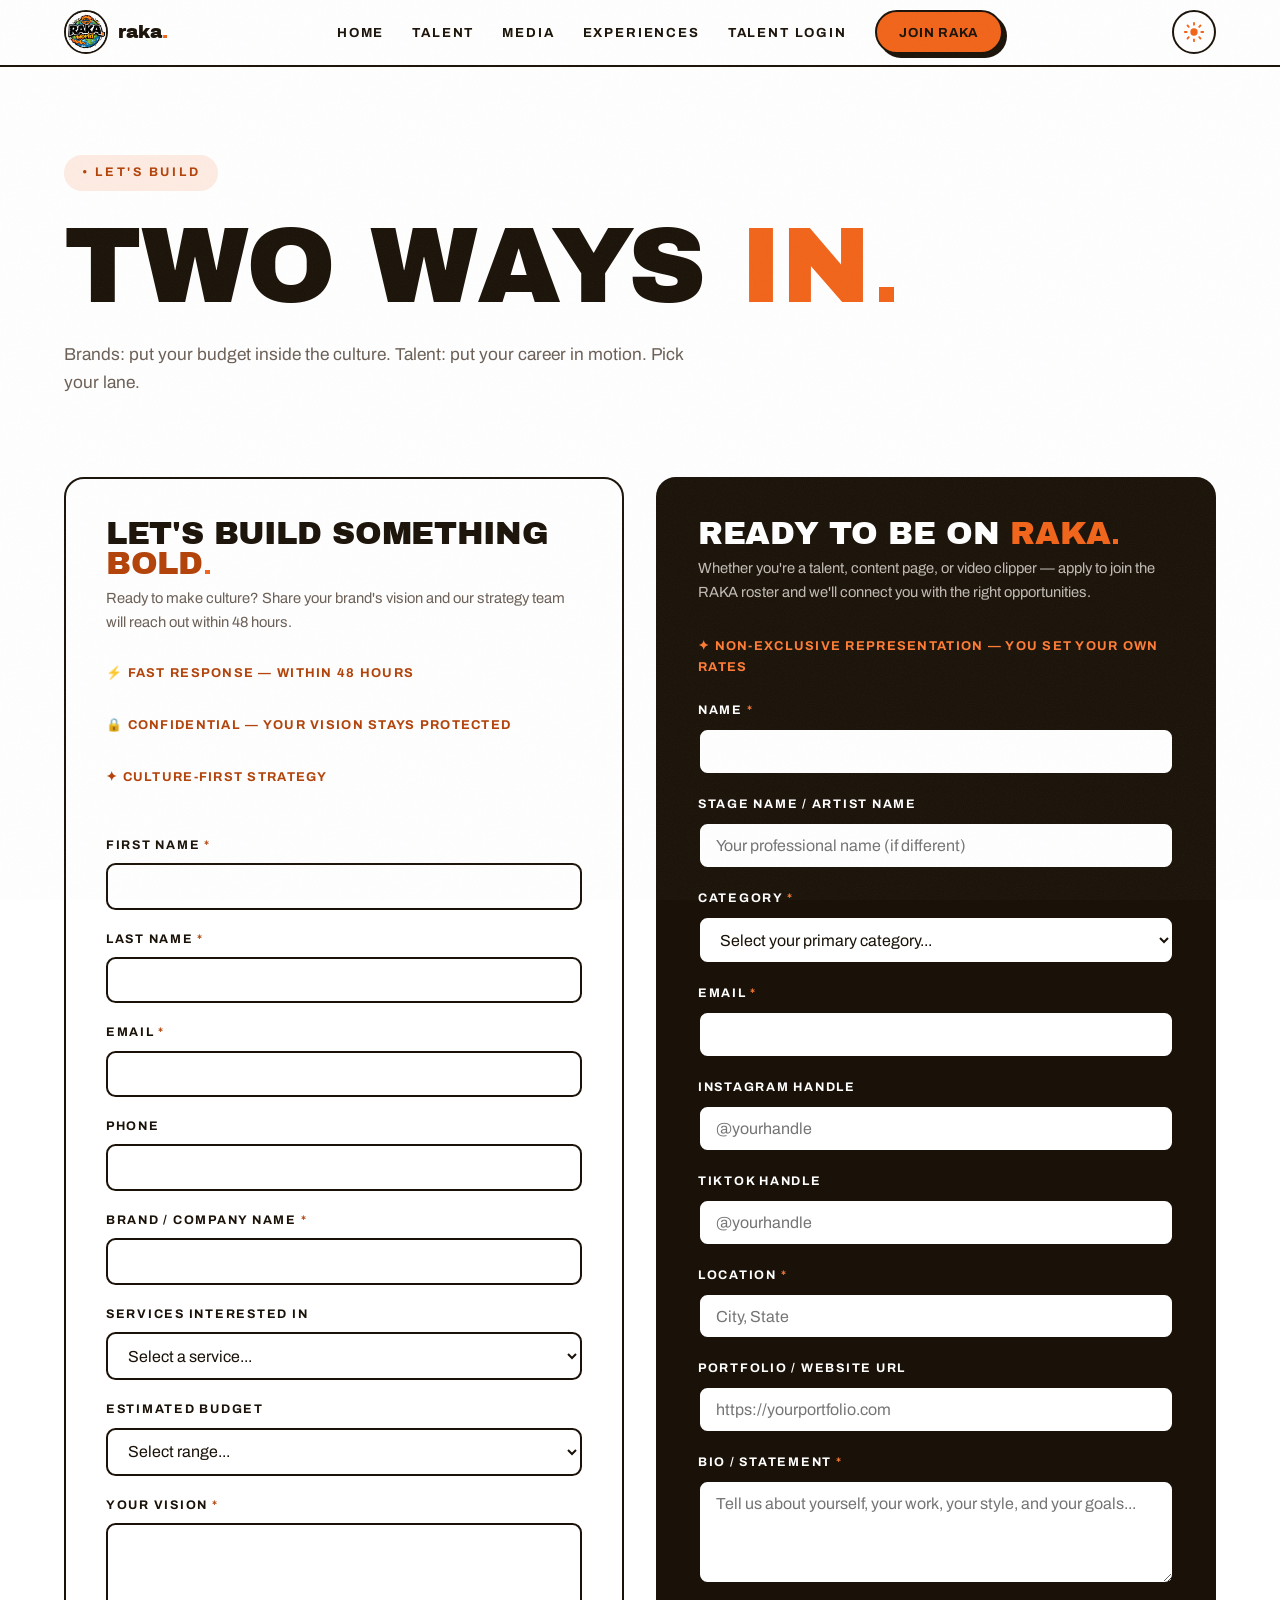
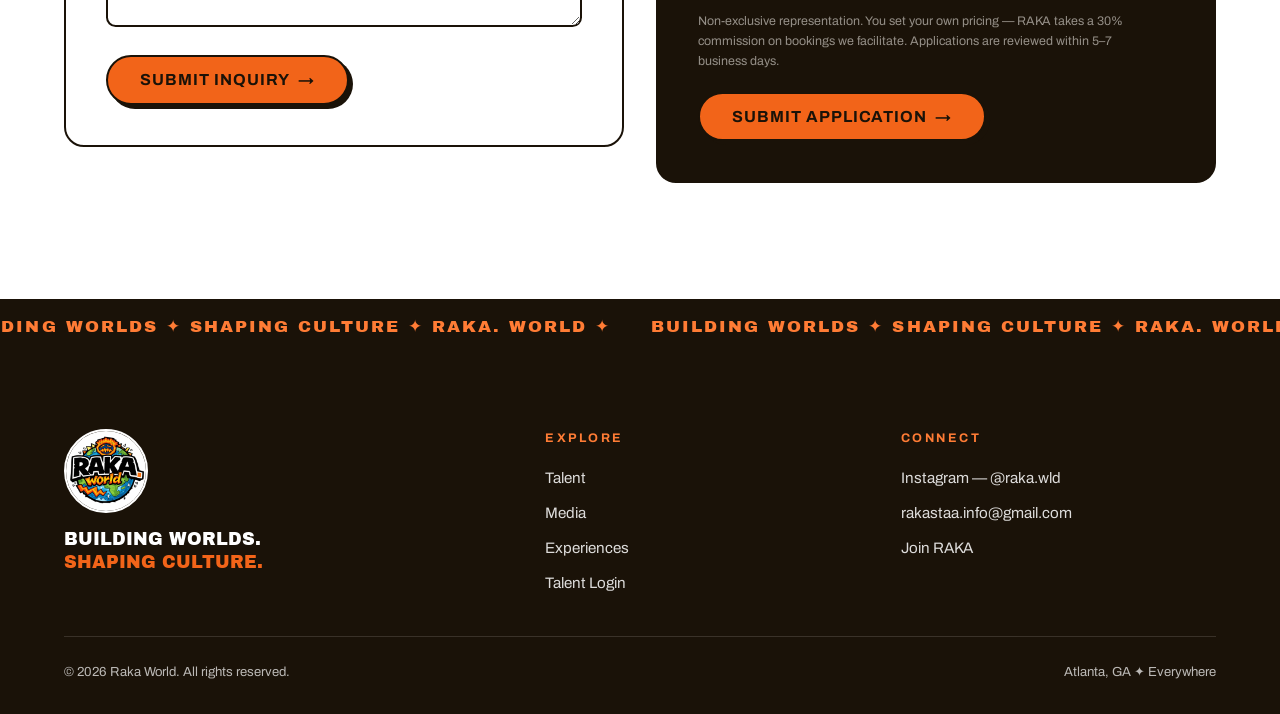
==== commit 6a41741f: "Add founder photo — Adeyemi at MusiCares Person of the Year (Grammy Week) Replaces the AM initials p" ====
--- a/contact.html
+++ b/contact.html
@@ -10,7 +10,7 @@
   <link rel="preconnect" href="https://fonts.gstatic.com" crossorigin>
   <link href="https://fonts.googleapis.com/css2?family=Archivo+Black&family=Archivo:wght@400;500;700&display=swap" rel="stylesheet">
   <script>(function(){var t;try{t=localStorage.getItem('rakaTheme')}catch(e){}if(!t)t=window.matchMedia&&matchMedia('(prefers-color-scheme: dark)').matches?'dark':'light';document.documentElement.setAttribute('data-theme',t);})();</script>
-  <link rel="stylesheet" href="css/styles.css?v=4">
+  <link rel="stylesheet" href="css/styles.css?v=5">
 </head>
 <body class="entered">
 
@@ -260,6 +260,6 @@
     </div>
   </footer>
 
-  <script src="js/main.js?v=4"></script>
+  <script src="js/main.js?v=5"></script>
 </body>
 </html>
--- a/css/styles.css
+++ b/css/styles.css
@@ -588,6 +588,7 @@
   height: 120px;
   border-radius: 50%;
   border: 3px solid var(--orange);
+  object-fit: cover;
   background:
     radial-gradient(ellipse at 35% 30%, rgba(255, 107, 26, 0.9), transparent 65%),
     #111;
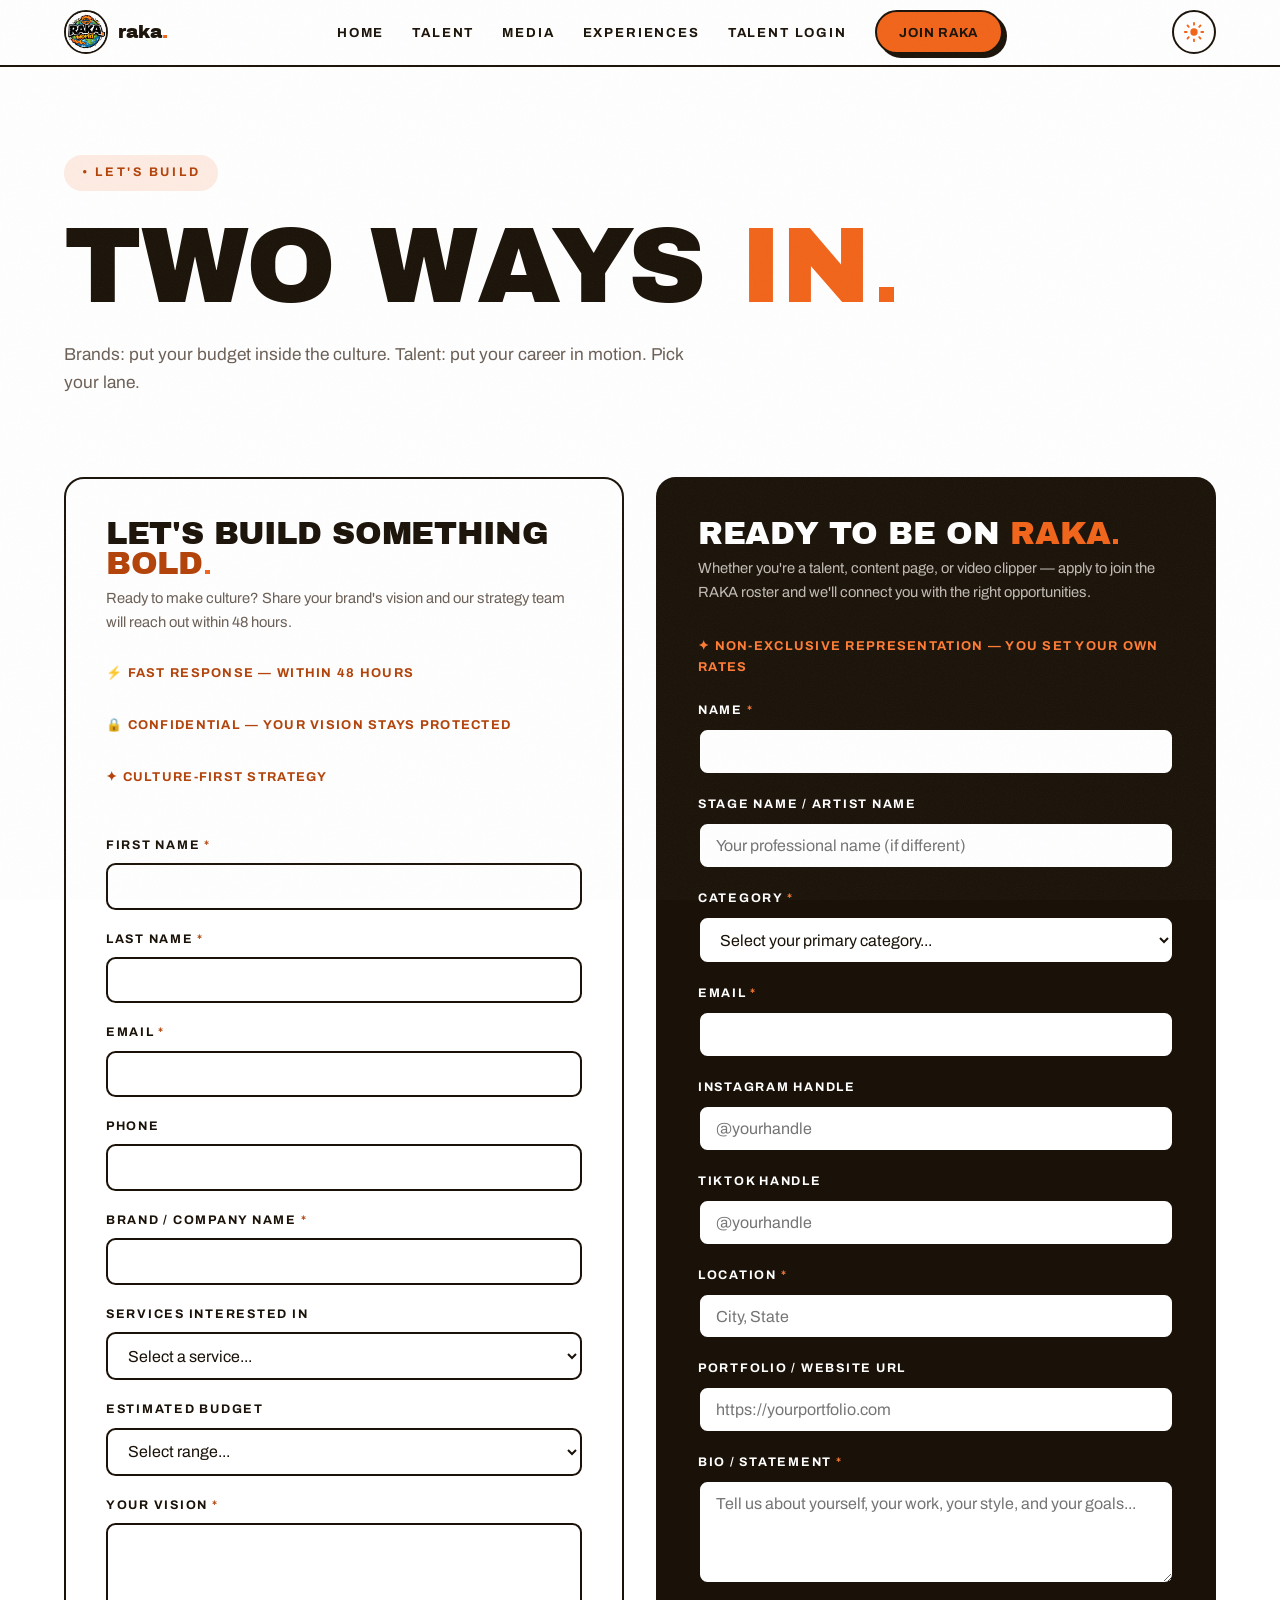
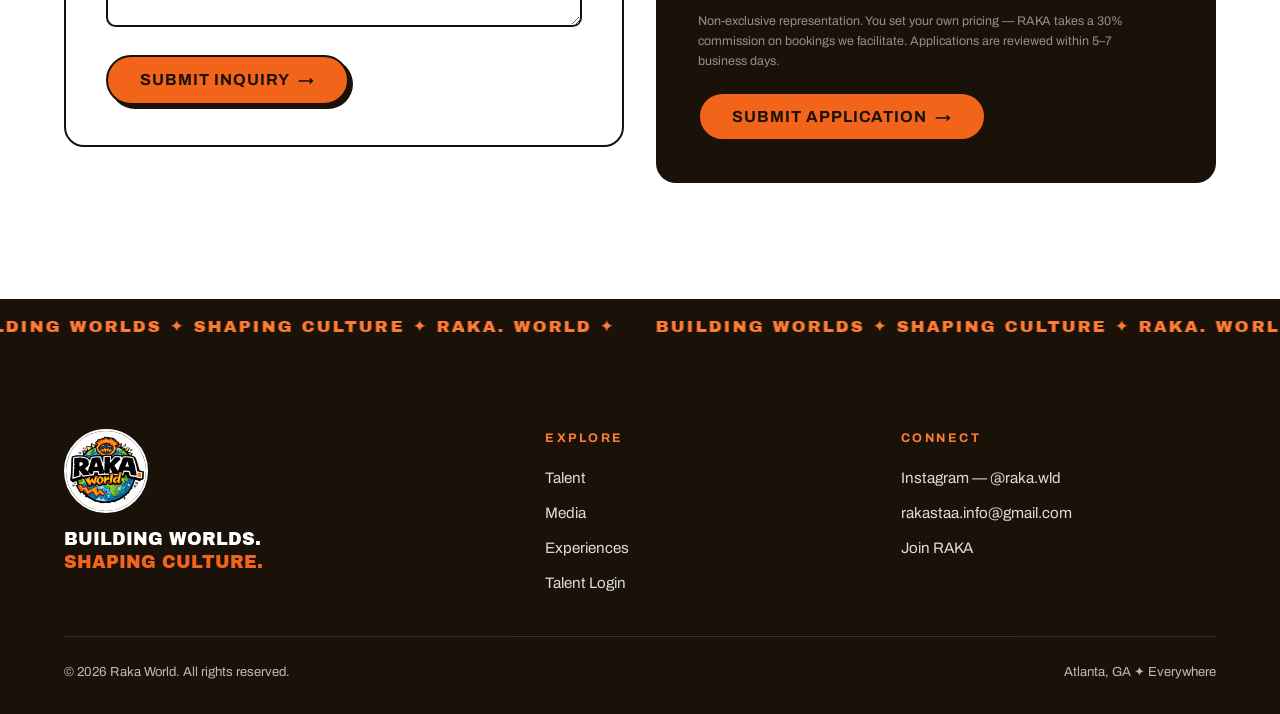
==== commit 003a6b5d: "Add animated WebGL shader hero to homepage Adapts the 21st.dev animated-shader-hero concept as vanil" ====
--- a/contact.html
+++ b/contact.html
@@ -10,7 +10,7 @@
   <link rel="preconnect" href="https://fonts.gstatic.com" crossorigin>
   <link href="https://fonts.googleapis.com/css2?family=Archivo+Black&family=Archivo:wght@400;500;700&display=swap" rel="stylesheet">
   <script>(function(){var t;try{t=localStorage.getItem('rakaTheme')}catch(e){}if(!t)t=window.matchMedia&&matchMedia('(prefers-color-scheme: dark)').matches?'dark':'light';document.documentElement.setAttribute('data-theme',t);})();</script>
-  <link rel="stylesheet" href="css/styles.css?v=5">
+  <link rel="stylesheet" href="css/styles.css?v=6">
 </head>
 <body class="entered">
 
@@ -260,6 +260,6 @@
     </div>
   </footer>
 
-  <script src="js/main.js?v=5"></script>
+  <script src="js/main.js?v=6"></script>
 </body>
 </html>
--- a/css/styles.css
+++ b/css/styles.css
@@ -343,6 +343,78 @@
 
 .hero { padding: clamp(3.5rem, 8vw, 6.5rem) 0 clamp(3rem, 7vw, 5.5rem); position: relative; }
 
+/* Animated shader hero — always night, like the gate. Literal colors so
+   themes can't touch it; CSS gradient doubles as the no-WebGL fallback. */
+.hero--shader {
+  padding: 0;
+  display: flex;
+  align-items: center;
+  justify-content: center;
+  min-height: max(34rem, calc(100vh - 80px));
+  overflow: hidden;
+  color: #F5EFE6;
+  background:
+    radial-gradient(ellipse at 25% 80%, rgba(242, 100, 25, 0.28), transparent 55%),
+    radial-gradient(ellipse at 75% 20%, rgba(255, 124, 53, 0.14), transparent 50%),
+    #131009;
+  border-bottom: 2px solid #1A1208;
+}
+
+.hero--shader canvas {
+  position: absolute;
+  inset: 0;
+  width: 100%;
+  height: 100%;
+  display: block;
+}
+
+.hero-shader-content {
+  position: relative;
+  z-index: 2;
+  text-align: center;
+  padding: clamp(5rem, 12vh, 8rem) 0;
+}
+
+.hero--shader h1 {
+  text-shadow: 0 6px 40px rgba(0, 0, 0, 0.55);
+}
+
+.hero--shader h1 span { display: block; }
+
+.hero--shader .accent { color: #FF7C35; }
+
+.hero--shader .sq::after { background: #FF7C35; }
+
+.hero--shader p {
+  margin: 1.75rem auto 2.25rem;
+  max-width: 44rem;
+  font-size: 1.1rem;
+  color: rgba(245, 239, 230, 0.82);
+}
+
+.hero--shader .eyebrow {
+  background: rgba(255, 124, 53, 0.16);
+  color: #FF9558;
+  margin-bottom: 1.5rem;
+}
+
+.hero--shader .hero-ctas { justify-content: center; }
+
+.hero--shader .btn {
+  color: #1A1208;
+  border-color: #F5EFE6;
+  box-shadow: 0.25rem 0.25rem 0 #F5EFE6;
+}
+
+.hero--shader .btn:active { box-shadow: 0 0 0 #F5EFE6; }
+
+.hero--shader .btn--ghost {
+  background: transparent;
+  color: #F5EFE6;
+}
+
+.hero--shader .btn--ghost:hover { background: #F5EFE6; color: #1A1208; }
+
 .hero-grid {
   display: grid;
   grid-template-columns: 1.35fr 1fr;
